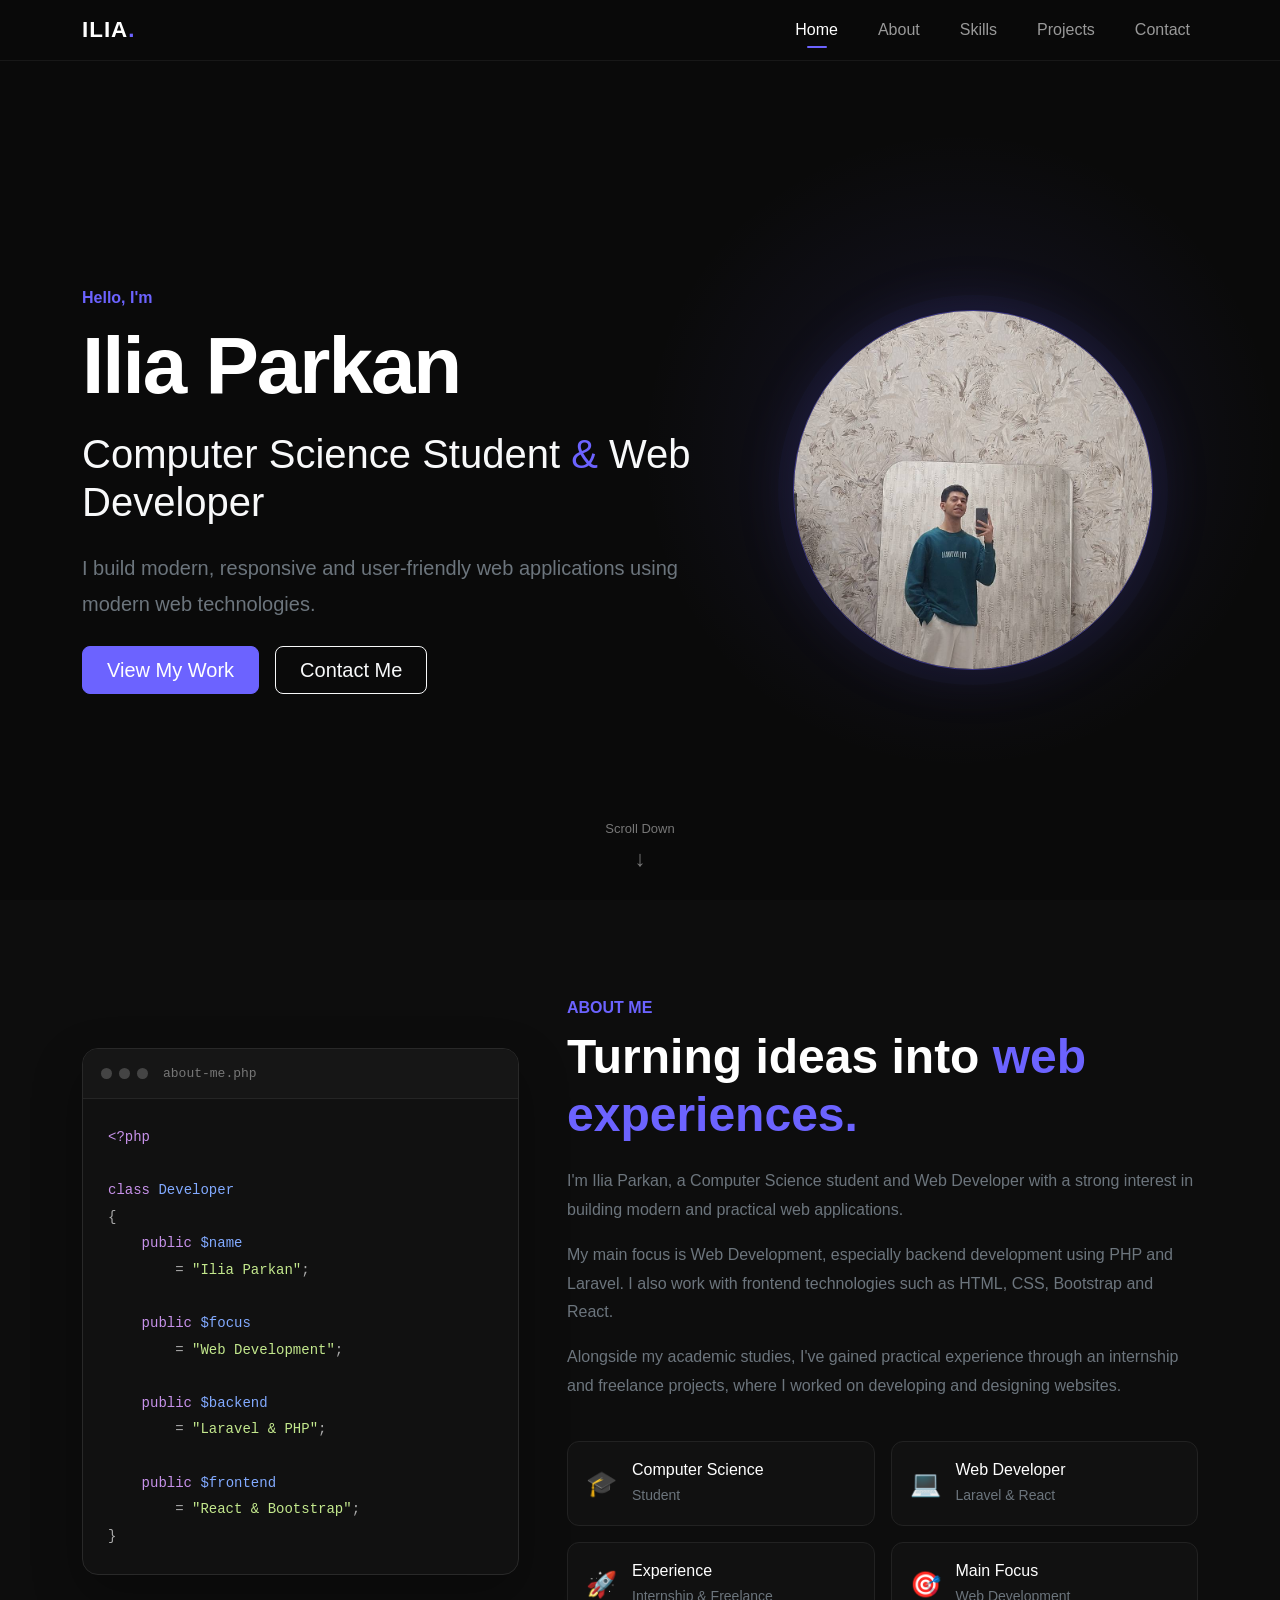
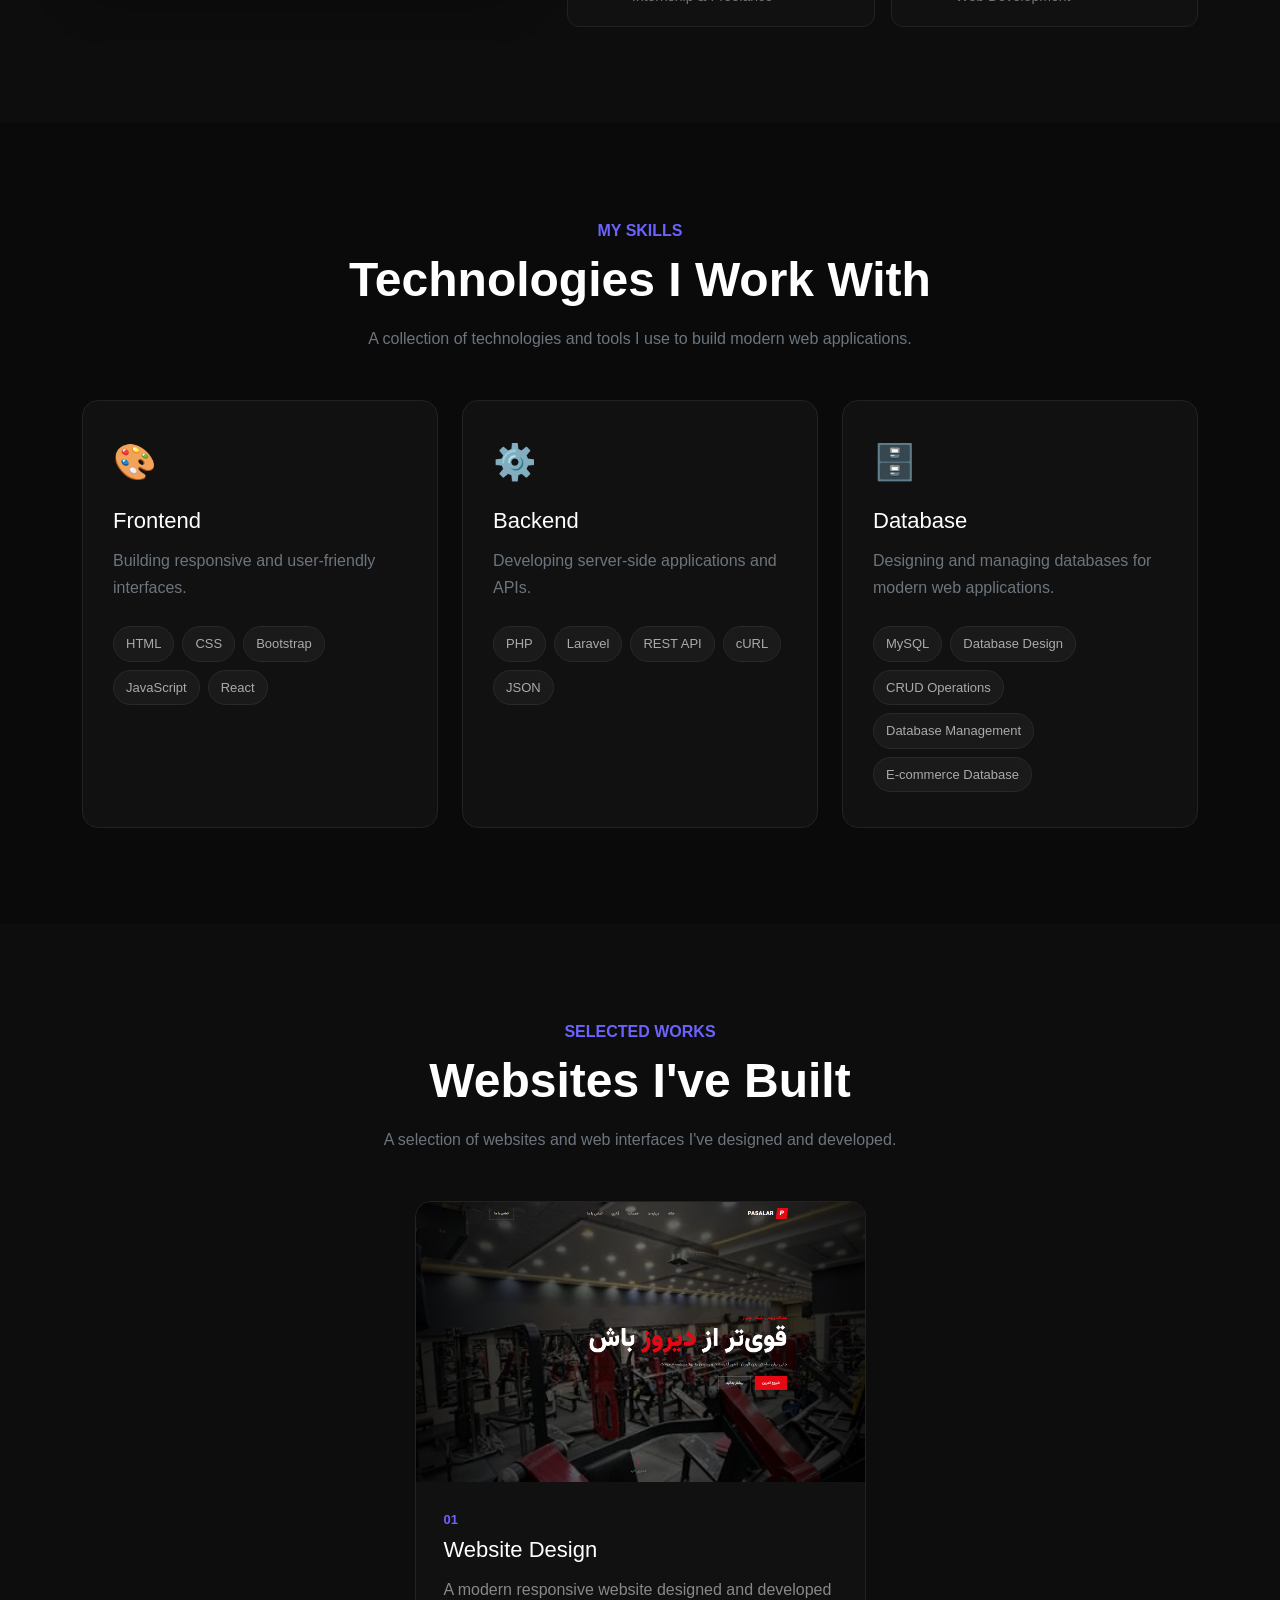
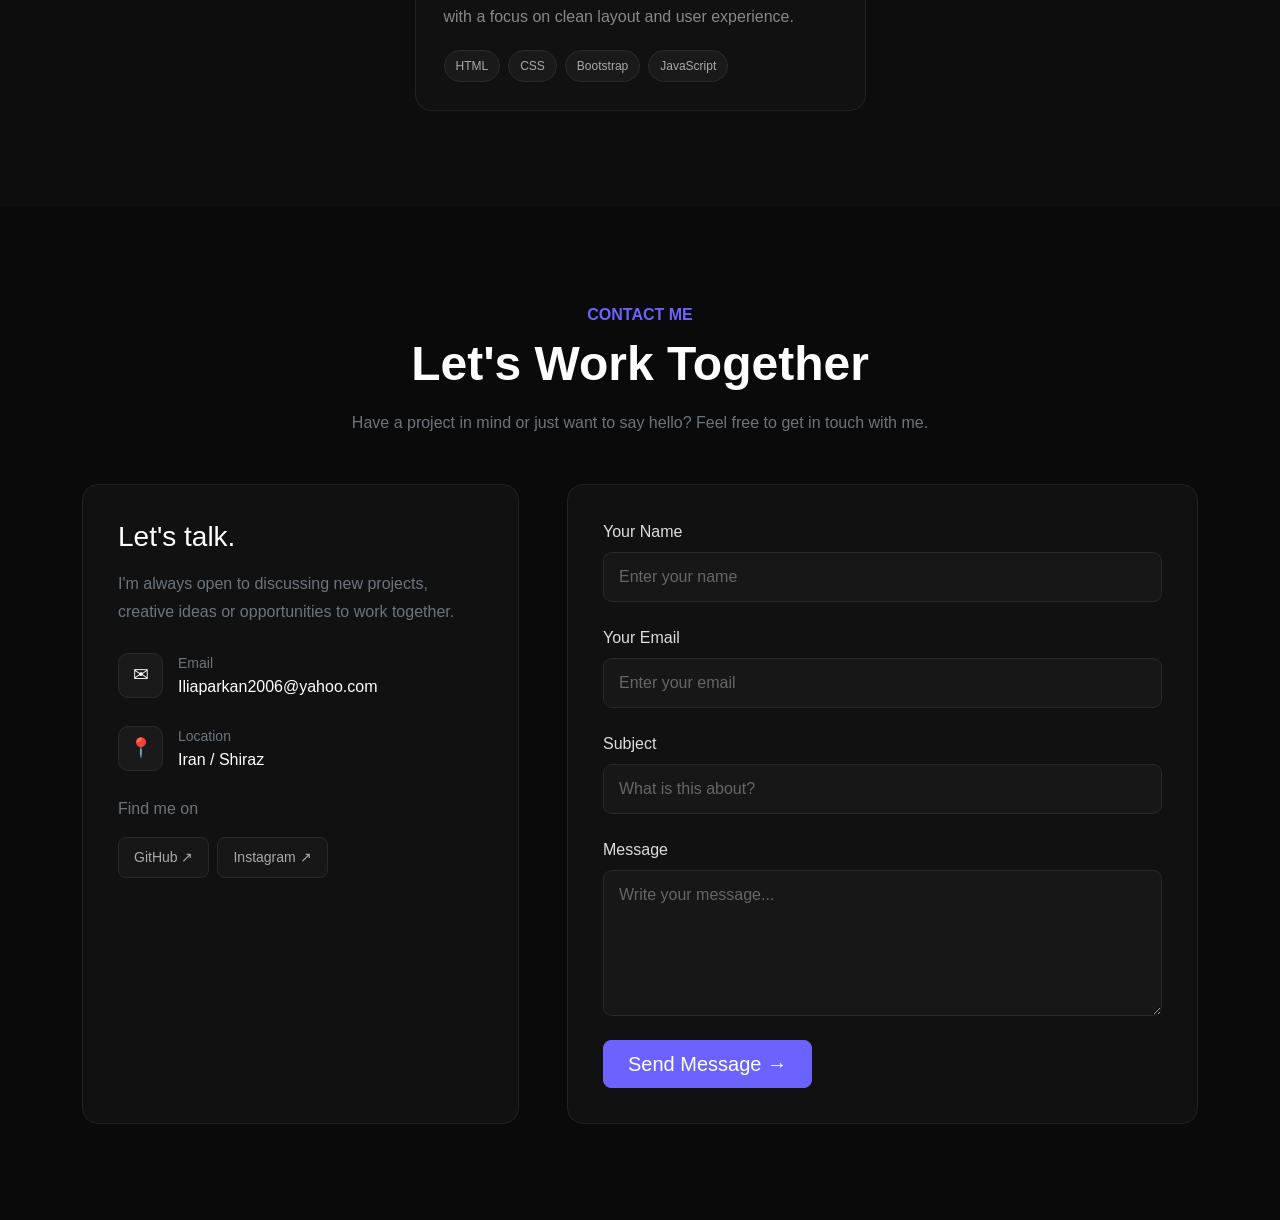
==== index.html @ 1c4b32c0 "Add files via upload" ====
<!DOCTYPE html>
<html lang="en">

<head>

    <meta charset="UTF-8">

    <meta
        name="viewport"
        content="width=device-width, initial-scale=1.0"
    >

    <meta
        name="description"
        content="Ilia Parkan | Computer Science Student and Web Developer"
    >

    <title>Ilia Parkan | Web Developer</title>


    <!-- ================= BOOTSTRAP 5 ================= -->

    <link
        href="https://cdn.jsdelivr.net/npm/bootstrap@5.3.3/dist/css/bootstrap.min.css"
        rel="stylesheet"
    >


    <!-- ================= CUSTOM CSS ================= -->

    <link
        rel="stylesheet"
        href="style.css"
    >

</head>


<body>


<!-- =====================================================
     NAVBAR
===================================================== -->

<nav
    id="mainNavbar"
    class="navbar navbar-expand-lg navbar-dark fixed-top"
>

    <div class="container">


        <!-- Logo -->

        <a
            class="navbar-brand fw-bold"
            href="#home"
        >
            ILIA<span>.</span>
        </a>


        <!-- Mobile Menu Button -->

        <button
            class="navbar-toggler"
            type="button"
            data-bs-toggle="collapse"
            data-bs-target="#navbarMenu"
            aria-controls="navbarMenu"
            aria-expanded="false"
            aria-label="Toggle navigation"
        >

            <span class="navbar-toggler-icon"></span>

        </button>


        <!-- Navbar Links -->

        <div
            class="collapse navbar-collapse"
            id="navbarMenu"
        >

            <ul class="navbar-nav ms-auto gap-lg-4">


                <!-- Home -->

                <li class="nav-item">

                    <a
                        class="nav-link"
                        href="#home"
                    >
                        Home
                    </a>

                </li>


                <!-- About -->

                <li class="nav-item">

                    <a
                        class="nav-link"
                        href="#about"
                    >
                        About
                    </a>

                </li>


                <!-- Skills -->

                <li class="nav-item">

                    <a
                        class="nav-link"
                        href="#skills"
                    >
                        Skills
                    </a>

                </li>


                <!-- Projects -->

                <li class="nav-item">

                    <a
                        class="nav-link"
                        href="#projects"
                    >
                        Projects
                    </a>

                </li>


                <!-- Contact -->

                <li class="nav-item">

                    <a
                        class="nav-link"
                        href="#contact"
                    >
                        Contact
                    </a>

                </li>

            </ul>

        </div>

    </div>

</nav>



<!-- =====================================================
     HOME / HERO
===================================================== -->

<section
    id="home"
    class="hero min-vh-100 d-flex align-items-center"
>

    <div class="container">

        <div class="row align-items-center gy-5">


            <!-- Hero Content -->

            <div class="col-lg-7">

                <p class="text-primary fw-semibold mb-2">
                    Hello, I'm
                </p>


                <h1 class="display-1 fw-bold text-white mb-3">
                    Ilia Parkan
                </h1>


                <h2 class="display-6 text-light mb-4">

                    Computer Science Student

                    <span class="text-primary">
                        &
                    </span>

                    Web Developer

                </h2>


                <p class="lead text-secondary hero-description mb-4">

                    I build modern, responsive and user-friendly
                    web applications using modern web technologies.

                </p>


                <!-- Buttons -->

                <div class="d-flex gap-3 flex-wrap">


                    <a
                        href="#projects"
                        class="btn btn-primary btn-lg px-4"
                    >
                        View My Work
                    </a>


                    <a
                        href="#contact"
                        class="btn btn-outline-light btn-lg px-4"
                    >
                        Contact Me
                    </a>

                </div>

            </div>


            <!-- Profile Image -->

            <div class="col-lg-5">

                <div class="profile-container mx-auto">

                    <div class="profile-image">

                        <img
                            src="images/profile.jpg"
                            alt="Ilia Parkan"
                            class="img-fluid"
                        >

                    </div>

                </div>

            </div>

        </div>

    </div>


    <!-- Scroll Down -->

    <a
        href="#about"
        class="scroll-indicator text-decoration-none"
    >

        <span>
            Scroll Down
        </span>

        <div>
            ↓
        </div>

    </a>

</section>



<!-- =====================================================
     ABOUT
===================================================== -->

<section
    id="about"
    class="about-section py-5"
>

    <div class="container py-5">

        <div class="row align-items-center g-5">


            <!-- Code Card -->

            <div class="col-lg-5">

                <div class="code-card">


                    <!-- Window Header -->

                    <div class="code-header">

                        <div class="window-dots">

                            <span></span>
                            <span></span>
                            <span></span>

                        </div>


                        <span class="file-name">
                            about-me.php
                        </span>

                    </div>


                    <!-- Code -->

                    <div class="code-body">

<pre><code><span class="code-purple">&lt;?php</span>

<span class="code-purple">class</span> <span class="code-blue">Developer</span>
{
    <span class="code-purple">public</span> <span class="code-blue">$name</span>
        = <span class="code-green">"Ilia Parkan"</span>;

    <span class="code-purple">public</span> <span class="code-blue">$focus</span>
        = <span class="code-green">"Web Development"</span>;

    <span class="code-purple">public</span> <span class="code-blue">$backend</span>
        = <span class="code-green">"Laravel & PHP"</span>;

    <span class="code-purple">public</span> <span class="code-blue">$frontend</span>
        = <span class="code-green">"React & Bootstrap"</span>;
}</code></pre>

                    </div>

                </div>

            </div>


            <!-- About Content -->

            <div class="col-lg-7">


                <p class="text-primary fw-semibold mb-2">
                    ABOUT ME
                </p>


                <h2 class="display-5 fw-bold text-white mb-4">

                    Turning ideas into

                    <span class="text-primary">
                        web experiences.
                    </span>

                </h2>


                <p class="text-secondary about-text">

                    I'm Ilia Parkan, a Computer Science student
                    and Web Developer with a strong interest in
                    building modern and practical web applications.

                </p>


                <p class="text-secondary about-text">

                    My main focus is Web Development, especially
                    backend development using PHP and Laravel.
                    I also work with frontend technologies such as
                    HTML, CSS, Bootstrap and React.

                </p>


                <p class="text-secondary about-text">

                    Alongside my academic studies, I've gained
                    practical experience through an internship and
                    freelance projects, where I worked on developing
                    and designing websites.

                </p>


                <!-- About Info -->

                <div class="row g-3 mt-4">


                    <!-- Education -->

                    <div class="col-sm-6">

                        <div class="about-info">

                            <span class="info-icon">
                                🎓
                            </span>

                            <div>

                                <h6 class="text-white mb-1">
                                    Computer Science
                                </h6>

                                <small class="text-secondary">
                                    Student
                                </small>

                            </div>

                        </div>

                    </div>


                    <!-- Web Developer -->

                    <div class="col-sm-6">

                        <div class="about-info">

                            <span class="info-icon">
                                💻
                            </span>

                            <div>

                                <h6 class="text-white mb-1">
                                    Web Developer
                                </h6>

                                <small class="text-secondary">
                                    Laravel & React
                                </small>

                            </div>

                        </div>

                    </div>


                    <!-- Experience -->

                    <div class="col-sm-6">

                        <div class="about-info">

                            <span class="info-icon">
                                🚀
                            </span>

                            <div>

                                <h6 class="text-white mb-1">
                                    Experience
                                </h6>

                                <small class="text-secondary">
                                    Internship & Freelance
                                </small>

                            </div>

                        </div>

                    </div>


                    <!-- Focus -->

                    <div class="col-sm-6">

                        <div class="about-info">

                            <span class="info-icon">
                                🎯
                            </span>

                            <div>

                                <h6 class="text-white mb-1">
                                    Main Focus
                                </h6>

                                <small class="text-secondary">
                                    Web Development
                                </small>

                            </div>

                        </div>

                    </div>

                </div>

            </div>

        </div>

    </div>

</section>



<!-- =====================================================
     SKILLS
===================================================== -->

<section
    id="skills"
    class="skills-section py-5"
>

    <div class="container py-5">


        <!-- Section Header -->

        <div class="text-center mb-5">

            <p class="text-primary fw-semibold mb-2">
                MY SKILLS
            </p>


            <h2 class="display-5 fw-bold text-white">
                Technologies I Work With
            </h2>


            <p class="text-secondary mt-3 skills-intro">

                A collection of technologies and tools I use
                to build modern web applications.

            </p>

        </div>


        <!-- Skills -->

        <div class="row g-4">


            <!-- Frontend -->

            <div class="col-lg-4">

                <div class="skill-card h-100">

                    <div class="skill-icon">
                        🎨
                    </div>


                    <h3 class="text-white">
                        Frontend
                    </h3>


                    <p class="text-secondary">

                        Building responsive and user-friendly
                        interfaces.

                    </p>


                    <div class="skill-list">

                        <span>HTML</span>
                        <span>CSS</span>
                        <span>Bootstrap</span>
                        <span>JavaScript</span>
                        <span>React</span>

                    </div>

                </div>

            </div>


            <!-- Backend -->

            <div class="col-lg-4">

                <div class="skill-card h-100">

                    <div class="skill-icon">
                        ⚙️
                    </div>


                    <h3 class="text-white">
                        Backend
                    </h3>


                    <p class="text-secondary">

                        Developing server-side applications
                        and APIs.

                    </p>


                    <div class="skill-list">

                        <span>PHP</span>
                        <span>Laravel</span>
                        <span>REST API</span>
                        <span>cURL</span>
                        <span>JSON</span>

                    </div>

                </div>

            </div>


            <!-- Database -->

            <div class="col-lg-4">

                <div class="skill-card h-100">

                    <div class="skill-icon">
                        🗄️
                    </div>


                    <h3 class="text-white">
                        Database
                    </h3>


                    <p class="text-secondary">

                        Designing and managing databases for
                        modern web applications.

                    </p>


                    <div class="skill-list">

                        <span>MySQL</span>
                        <span>Database Design</span>
                        <span>CRUD Operations</span>
                        <span>Database Management</span>
                        <span>E-commerce Database</span>

                    </div>

                </div>

            </div>

        </div>

    </div>

</section>



<!-- =====================================================
     PROJECTS
===================================================== -->

<section
    id="projects"
    class="projects-section py-5"
>

    <div class="container py-5">


        <!-- Section Header -->

        <div class="text-center mb-5">

            <p class="text-primary fw-semibold mb-2">
                SELECTED WORKS
            </p>


            <h2 class="display-5 fw-bold text-white">
                Websites I've Built
            </h2>


            <p class="text-secondary mt-3 projects-intro">

                A selection of websites and web interfaces
                I've designed and developed.

            </p>

        </div>


        <!-- Projects -->

        <div class="row g-4 justify-content-center">


            <!-- Project 1 -->

            <div class="col-lg-5 col-md-6">

                <div class="project-card h-100">


                    <div class="project-image">

                        <img
                            src="images/projects/picture1.png"
                            alt="Website Project 1"
                            loading="lazy"
                        >


                        <div class="project-overlay">

                            <a
                                href="project-1.html"
                                class="project-link"
                            >
                                View Preview →
                            </a>

                        </div>

                    </div>


                    <div class="project-content">


                        <span class="project-number">
                            01
                        </span>


                        <h3>
                            Website Design
                        </h3>


                        <p>

                            A modern responsive website designed
                            and developed with a focus on clean
                            layout and user experience.

                        </p>


                        <div class="project-tech">

                            <span>HTML</span>
                            <span>CSS</span>
                            <span>Bootstrap</span>
                            <span>JavaScript</span>

                        </div>

                    </div>

                </div>

            </div>

        </div>

    </div>

</section>



<!-- =====================================================
     CONTACT
===================================================== -->

<section
    id="contact"
    class="contact-section py-5"
>

    <div class="container py-5">


        <!-- Section Header -->

        <div class="text-center mb-5">

            <p class="text-primary fw-semibold mb-2">
                CONTACT ME
            </p>


            <h2 class="display-5 fw-bold text-white">
                Let's Work Together
            </h2>


            <p class="text-secondary mt-3 contact-intro">

                Have a project in mind or just want to say hello?
                Feel free to get in touch with me.

            </p>

        </div>


        <!-- Contact Content -->

        <div class="row g-5 align-items-stretch">


            <!-- Contact Information -->

            <div class="col-lg-5">

                <div class="contact-info h-100">


                    <h3 class="text-white mb-3">
                        Let's talk.
                    </h3>


                    <p class="text-secondary contact-text mb-4">

                        I'm always open to discussing new projects,
                        creative ideas or opportunities to work together.

                    </p>


                    <!-- Email -->

                    <div class="contact-item">

                        <div class="contact-icon">
                            ✉
                        </div>


                        <div>

                            <small class="text-secondary">
                                Email
                            </small>


                            <a
                                href="mailto:Iliaparkan2006@yahoo.com"
                                class="d-block"
                            >
                                Iliaparkan2006@yahoo.com
                            </a>

                        </div>

                    </div>


                    <!-- Location -->

                    <div class="contact-item">

                        <div class="contact-icon">
                            📍
                        </div>


                        <div>

                            <small class="text-secondary">
                                Location
                            </small>


                            <p class="text-white mb-0">
                                Iran / Shiraz
                            </p>

                        </div>

                    </div>


                    <!-- Social Links -->

                    <div class="contact-social mt-4">

                        <p class="text-secondary mb-3">
                            Find me on
                        </p>


                        <div class="d-flex gap-2">


                            <!-- GitHub -->

                            <a
                                href="YOUR_GITHUB_LINK"
                                class="social-link"
                                target="_blank"
                                rel="noopener noreferrer"
                            >
                                GitHub ↗
                            </a>


                            <!-- Instagram -->

                            <a
                                href="YOUR_INSTAGRAM_LINK"
                                class="social-link"
                                target="_blank"
                                rel="noopener noreferrer"
                            >
                                Instagram ↗
                            </a>

                        </div>

                    </div>

                </div>

            </div>


            <!-- Contact Form -->

            <div class="col-lg-7">

                <div class="contact-form h-100">

                    <form>


                        <!-- Name -->

                        <div class="mb-4">

                            <label
                                for="name"
                                class="form-label"
                            >
                                Your Name
                            </label>


                            <input
                                type="text"
                                id="name"
                                class="form-control"
                                placeholder="Enter your name"
                                required
                            >

                        </div>


                        <!-- Email -->

                        <div class="mb-4">

                            <label
                                for="email"
                                class="form-label"
                            >
                                Your Email
                            </label>


                            <input
                                type="email"
                                id="email"
                                class="form-control"
                                placeholder="Enter your email"
                                required
                            >

                        </div>


                        <!-- Subject -->

                        <div class="mb-4">

                            <label
                                for="subject"
                                class="form-label"
                            >
                                Subject
                            </label>


                            <input
                                type="text"
                                id="subject"
                                class="form-control"
                                placeholder="What is this about?"
                            >

                        </div>


                        <!-- Message -->

                        <div class="mb-4">

                            <label
                                for="message"
                                class="form-label"
                            >
                                Message
                            </label>


                            <textarea
                                id="message"
                                class="form-control"
                                rows="5"
                                placeholder="Write your message..."
                                required
                            ></textarea>

                        </div>


                        <!-- Submit -->

                        <button
                            type="submit"
                            class="btn btn-primary btn-lg px-4"
                        >
                            Send Message →
                        </button>

                    </form>

                </div>

            </div>

        </div>

    </div>

</section>



<!-- =====================================================
     BOOTSTRAP JS
===================================================== -->

<script
    src="https://cdn.jsdelivr.net/npm/bootstrap@5.3.3/dist/js/bootstrap.bundle.min.js">
</script>



<!-- =====================================================
     NAVBAR ACTIVE SECTION
===================================================== -->

<script>

    const sections =
        document.querySelectorAll("section[id]");

    const navLinks =
        document.querySelectorAll("#mainNavbar .nav-link");


    function updateActiveNav() {

        let currentSection = "";


        sections.forEach(section => {

            const sectionTop =
                section.offsetTop - 150;

            const sectionHeight =
                section.offsetHeight;


            if (
                window.scrollY >= sectionTop &&
                window.scrollY < sectionTop + sectionHeight
            ) {

                currentSection =
                    section.getAttribute("id");

            }

        });


        navLinks.forEach(link => {

            link.classList.remove("active");


            if (
                link.getAttribute("href") ===
                "#" + currentSection
            ) {

                link.classList.add("active");

            }

        });

    }


    window.addEventListener(
        "scroll",
        updateActiveNav
    );


    window.addEventListener(
        "load",
        updateActiveNav
    );


</script>


</body>

</html>
---- style.css ----
/* =====================================================
   GLOBAL
===================================================== */

html {
    scroll-behavior: smooth;
    scroll-padding-top: 80px;
}

body {
    background-color: #0a0a0a;
    color: #ffffff;
    font-family: Arial, Helvetica, sans-serif;
    overflow-x: hidden;
}

section {
    position: relative;
}

.text-primary {
    color: #6c63ff !important;
}


/* =====================================================
   NAVBAR
===================================================== */

.navbar {
    background: rgba(10, 10, 10, 0.85);
    backdrop-filter: blur(12px);
    -webkit-backdrop-filter: blur(12px);

    border-bottom: 1px solid rgba(255, 255, 255, 0.06);

    transition: all 0.3s ease;
}

.navbar-brand {
    font-size: 1.4rem;
    letter-spacing: 1px;
    color: #ffffff !important;
}

.navbar-brand span {
    color: #6c63ff;
}

.nav-link {
    color: #999999 !important;
    font-weight: 500;
    transition: all 0.3s ease;
    position: relative;
}

.nav-link:hover,
.nav-link.active {
    color: #ffffff !important;
}

.nav-link.active::after {
    content: "";

    position: absolute;

    left: 0;
    right: 0;
    bottom: 2px;

    width: 20px;
    height: 2px;

    margin: auto;

    background-color: #6c63ff;

    border-radius: 10px;
}

.navbar-toggler {
    border-color: rgba(255, 255, 255, 0.2);
}

.navbar-toggler:focus {
    box-shadow: none;
}


/* =====================================================
   HERO / HOME
===================================================== */

.hero {
    min-height: 100vh;

    background:
        radial-gradient(
            circle at 75% 50%,
            rgba(108, 99, 255, 0.12),
            transparent 30%
        ),
        #0a0a0a;

    padding-top: 80px;
}

.hero h1 {
    letter-spacing: -2px;
}

.hero h2 {
    font-weight: 500;
}

.hero-description {
    max-width: 650px;
    line-height: 1.8;
}

.btn-primary {
    background-color: #6c63ff;
    border-color: #6c63ff;

    transition: all 0.3s ease;
}

.btn-primary:hover {
    background-color: #574fe0;
    border-color: #574fe0;

    transform: translateY(-2px);

    box-shadow: 0 10px 25px rgba(108, 99, 255, 0.25);
}

.btn-outline-light {
    transition: all 0.3s ease;
}

.btn-outline-light:hover {
    color: #0a0a0a;
    transform: translateY(-2px);
}


/* =====================================================
   PROFILE IMAGE
===================================================== */

.profile-container {
    width: 360px;
    max-width: 100%;

    position: relative;
}

.profile-image {
    position: relative;

    border-radius: 50%;

    overflow: hidden;

    aspect-ratio: 1 / 1;

    border: 1px solid rgba(108, 99, 255, 0.5);

    box-shadow:
        0 0 0 15px rgba(108, 99, 255, 0.03),
        0 0 60px rgba(108, 99, 255, 0.15);

    transition: all 0.4s ease;
}

.profile-image:hover {
    transform: translateY(-5px);

    box-shadow:
        0 0 0 15px rgba(108, 99, 255, 0.05),
        0 0 80px rgba(108, 99, 255, 0.25);
}

.profile-image img {
    width: 100%;
    height: 100%;

    object-fit: cover;

    display: block;
}


/* =====================================================
   SCROLL INDICATOR
===================================================== */

.scroll-indicator {
    position: absolute;

    bottom: 25px;
    left: 50%;

    transform: translateX(-50%);

    color: #777777;

    text-align: center;

    font-size: 13px;

    transition: all 0.3s ease;

    animation: scrollBounce 2s infinite;
}

.scroll-indicator:hover {
    color: #ffffff;
}

.scroll-indicator div {
    font-size: 22px;
    margin-top: 4px;
}

@keyframes scrollBounce {

    0%,
    100% {
        transform: translate(-50%, 0);
    }

    50% {
        transform: translate(-50%, 8px);
    }
}


/* =====================================================
   ABOUT
===================================================== */

.about-section {
    background-color: #0d0d0d;
}

.about-text {
    max-width: 700px;

    line-height: 1.8;

    font-size: 16px;
}


/* =====================================================
   CODE CARD
===================================================== */

.code-card {
    width: 100%;
    max-width: 480px;

    margin: auto;

    background-color: #111111;

    border: 1px solid #292929;

    border-radius: 16px;

    overflow: hidden;

    box-shadow: 0 20px 50px rgba(0, 0, 0, 0.3);

    transition: all 0.3s ease;
}

.code-card:hover {
    border-color: #6c63ff;

    transform: translateY(-5px);

    box-shadow: 0 25px 60px rgba(0, 0, 0, 0.4);
}


/* Code Header */

.code-header {
    height: 50px;

    display: flex;

    align-items: center;

    gap: 15px;

    padding: 0 18px;

    background-color: #161616;

    border-bottom: 1px solid #252525;
}

.window-dots {
    display: flex;

    gap: 7px;
}

.window-dots span {
    width: 11px;
    height: 11px;

    border-radius: 50%;

    background-color: #444444;
}

.file-name {
    color: #777777;

    font-size: 13px;

    font-family: monospace;
}


/* Code Body */

.code-body {
    padding: 25px;

    overflow-x: auto;
}

.code-body pre {
    margin: 0;

    color: #aaaaaa;

    font-family: "Courier New", monospace;

    font-size: 14px;

    line-height: 1.9;
}

.code-body code {
    font-family: inherit;
}

.code-purple {
    color: #c792ea;
}

.code-blue {
    color: #82aaff;
}

.code-green {
    color: #c3e88d;
}


/* =====================================================
   ABOUT INFO CARDS
===================================================== */

.about-info {
    display: flex;

    align-items: center;

    gap: 15px;

    padding: 18px;

    background-color: #111111;

    border: 1px solid #222222;

    border-radius: 12px;

    transition: all 0.3s ease;
}

.about-info:hover {
    border-color: #6c63ff;

    transform: translateY(-3px);

    background-color: #141414;
}

.info-icon {
    font-size: 25px;
}


/* =====================================================
   SKILLS
===================================================== */

.skills-section {
    background-color: #0a0a0a;
}

.skills-intro {
    max-width: 600px;

    margin-left: auto;
    margin-right: auto;

    line-height: 1.7;
}


/* Skill Card */

.skill-card {
    padding: 35px 30px;

    background-color: #111111;

    border: 1px solid #222222;

    border-radius: 16px;

    transition: all 0.3s ease;
}

.skill-card:hover {
    transform: translateY(-7px);

    border-color: #6c63ff;

    box-shadow:
        0 20px 45px rgba(0, 0, 0, 0.25);
}

.skill-icon {
    font-size: 35px;

    margin-bottom: 20px;
}

.skill-card h3 {
    font-size: 22px;

    margin-bottom: 12px;
}

.skill-card p {
    line-height: 1.7;

    margin-bottom: 25px;
}


/* Skill Tags */

.skill-list {
    display: flex;

    flex-wrap: wrap;

    gap: 8px;
}

.skill-list span {
    display: inline-block;

    padding: 7px 12px;

    border-radius: 20px;

    background-color: #1a1a1a;

    border: 1px solid #292929;

    color: #aaaaaa;

    font-size: 13px;

    transition: all 0.3s ease;
}

.skill-list span:hover {
    color: #ffffff;

    border-color: #6c63ff;

    background-color: rgba(108, 99, 255, 0.08);
}


/* =====================================================
   PROJECTS
===================================================== */

.projects-section {
    background-color: #0d0d0d;
}

.projects-intro {
    max-width: 650px;

    margin-left: auto;
    margin-right: auto;

    line-height: 1.7;
}


/* Project Card */

.project-card {
    background-color: #111111;

    border: 1px solid #222222;

    border-radius: 16px;

    overflow: hidden;

    transition: all 0.3s ease;
}

.project-card:hover {
    transform: translateY(-7px);

    border-color: #6c63ff;

    box-shadow:
        0 20px 45px rgba(0, 0, 0, 0.3);
}


/* Project Image */

.project-image {
    position: relative;

    height: 280px;

    overflow: hidden;

    background-color: #171717;
}

.project-image img {
    width: 100%;
    height: 100%;

    object-fit: cover;

    display: block;

    transition: transform 0.5s ease;
}

.project-card:hover .project-image img {
    transform: scale(1.05);
}


/* Project Overlay */

.project-overlay {
    position: absolute;

    inset: 0;

    display: flex;

    align-items: center;
    justify-content: center;

    background: rgba(0, 0, 0, 0.65);

    opacity: 0;

    transition: all 0.3s ease;
}

.project-card:hover .project-overlay {
    opacity: 1;
}

.project-link {
    color: #ffffff;

    text-decoration: none;

    padding: 11px 18px;

    border: 1px solid rgba(255, 255, 255, 0.4);

    border-radius: 8px;

    transition: all 0.3s ease;
}

.project-link:hover {
    background-color: #6c63ff;

    border-color: #6c63ff;

    color: #ffffff;
}


/* Project Content */

.project-content {
    padding: 28px;
}

.project-number {
    display: block;

    color: #6c63ff;

    font-size: 13px;

    font-weight: 600;

    margin-bottom: 8px;
}

.project-content h3 {
    color: #ffffff;

    font-size: 22px;

    margin-bottom: 12px;
}

.project-content p {
    color: #888888;

    line-height: 1.7;

    margin-bottom: 20px;
}


/* Project Technologies */

.project-tech {
    display: flex;

    flex-wrap: wrap;

    gap: 8px;
}

.project-tech span {
    padding: 6px 11px;

    background-color: #1a1a1a;

    border: 1px solid #292929;

    border-radius: 20px;

    color: #aaaaaa;

    font-size: 12px;
}


/* =====================================================
   CONTACT
===================================================== */

.contact-section {
    background-color: #0a0a0a;
}

.contact-intro {
    max-width: 650px;

    margin-left: auto;
    margin-right: auto;

    line-height: 1.7;
}


/* Contact Info */

.contact-info {
    padding: 35px;

    background-color: #111111;

    border: 1px solid #222222;

    border-radius: 16px;
}

.contact-text {
    line-height: 1.8;
}


/* Contact Items */

.contact-item {
    display: flex;

    align-items: center;

    gap: 15px;

    margin-bottom: 25px;
}

.contact-icon {
    width: 45px;
    height: 45px;

    display: flex;

    align-items: center;
    justify-content: center;

    flex-shrink: 0;

    background-color: #1a1a1a;

    border: 1px solid #292929;

    border-radius: 10px;

    font-size: 19px;
}

.contact-item a {
    color: #ffffff;

    text-decoration: none;

    transition: color 0.3s ease;
}

.contact-item a:hover {
    color: #6c63ff;
}


/* Social Links */

.contact-social {
    margin-top: 30px;
}

.social-link {
    display: inline-block;

    padding: 9px 15px;

    color: #aaaaaa;

    text-decoration: none;

    background-color: #171717;

    border: 1px solid #292929;

    border-radius: 8px;

    font-size: 14px;

    transition: all 0.3s ease;
}

.social-link:hover {
    color: #ffffff;

    border-color: #6c63ff;

    background-color: rgba(108, 99, 255, 0.08);

    transform: translateY(-2px);
}


/* =====================================================
   CONTACT FORM
===================================================== */

.contact-form {
    padding: 35px;

    background-color: #111111;

    border: 1px solid #222222;

    border-radius: 16px;
}

.form-label {
    color: #dddddd;

    font-weight: 500;

    margin-bottom: 8px;
}

.form-control {
    color: #ffffff;

    background-color: #171717;

    border: 1px solid #292929;

    border-radius: 9px;

    padding: 12px 15px;

    transition: all 0.3s ease;
}

.form-control::placeholder {
    color: #666666;
}

.form-control:focus {
    color: #ffffff;

    background-color: #171717;

    border-color: #6c63ff;

    box-shadow:
        0 0 0 3px rgba(108, 99, 255, 0.12);
}


/* =====================================================
   RESPONSIVE
===================================================== */

@media (max-width: 991px) {

    .hero {
        text-align: center;

        padding-top: 120px;
        padding-bottom: 100px;
    }

    .hero-description {
        margin-left: auto;
        margin-right: auto;
    }

    .hero .d-flex {
        justify-content: center;
    }

    .profile-container {
        width: 300px;
    }

    .code-card {
        max-width: 550px;
    }

    .navbar-nav {
        padding: 15px 0;
    }

    .nav-link.active::after {
        display: none;
    }

}


@media (max-width: 767px) {

    .display-1 {
        font-size: 3.5rem;
    }

    .display-5 {
        font-size: 2.4rem;
    }

    .display-6 {
        font-size: 1.6rem;
    }

    .profile-container {
        width: 270px;
    }

    .project-image {
        height: 240px;
    }

}


@media (max-width: 575px) {

    .hero {
        padding-left: 15px;
        padding-right: 15px;
    }

    .display-1 {
        font-size: 2.8rem;
    }

    .display-5 {
        font-size: 2.1rem;
    }

    .hero h2 {
        font-size: 1.35rem;
    }

    .profile-container {
        width: 230px;
    }

    .code-body {
        padding: 18px;
    }

    .code-body pre {
        font-size: 11px;
    }

    .skill-card {
        padding: 28px 22px;
    }

    .contact-info,
    .contact-form {
        padding: 25px 20px;
    }

    .project-content {
        padding: 22px;
    }

    .project-image {
        height: 210px;
    }

}
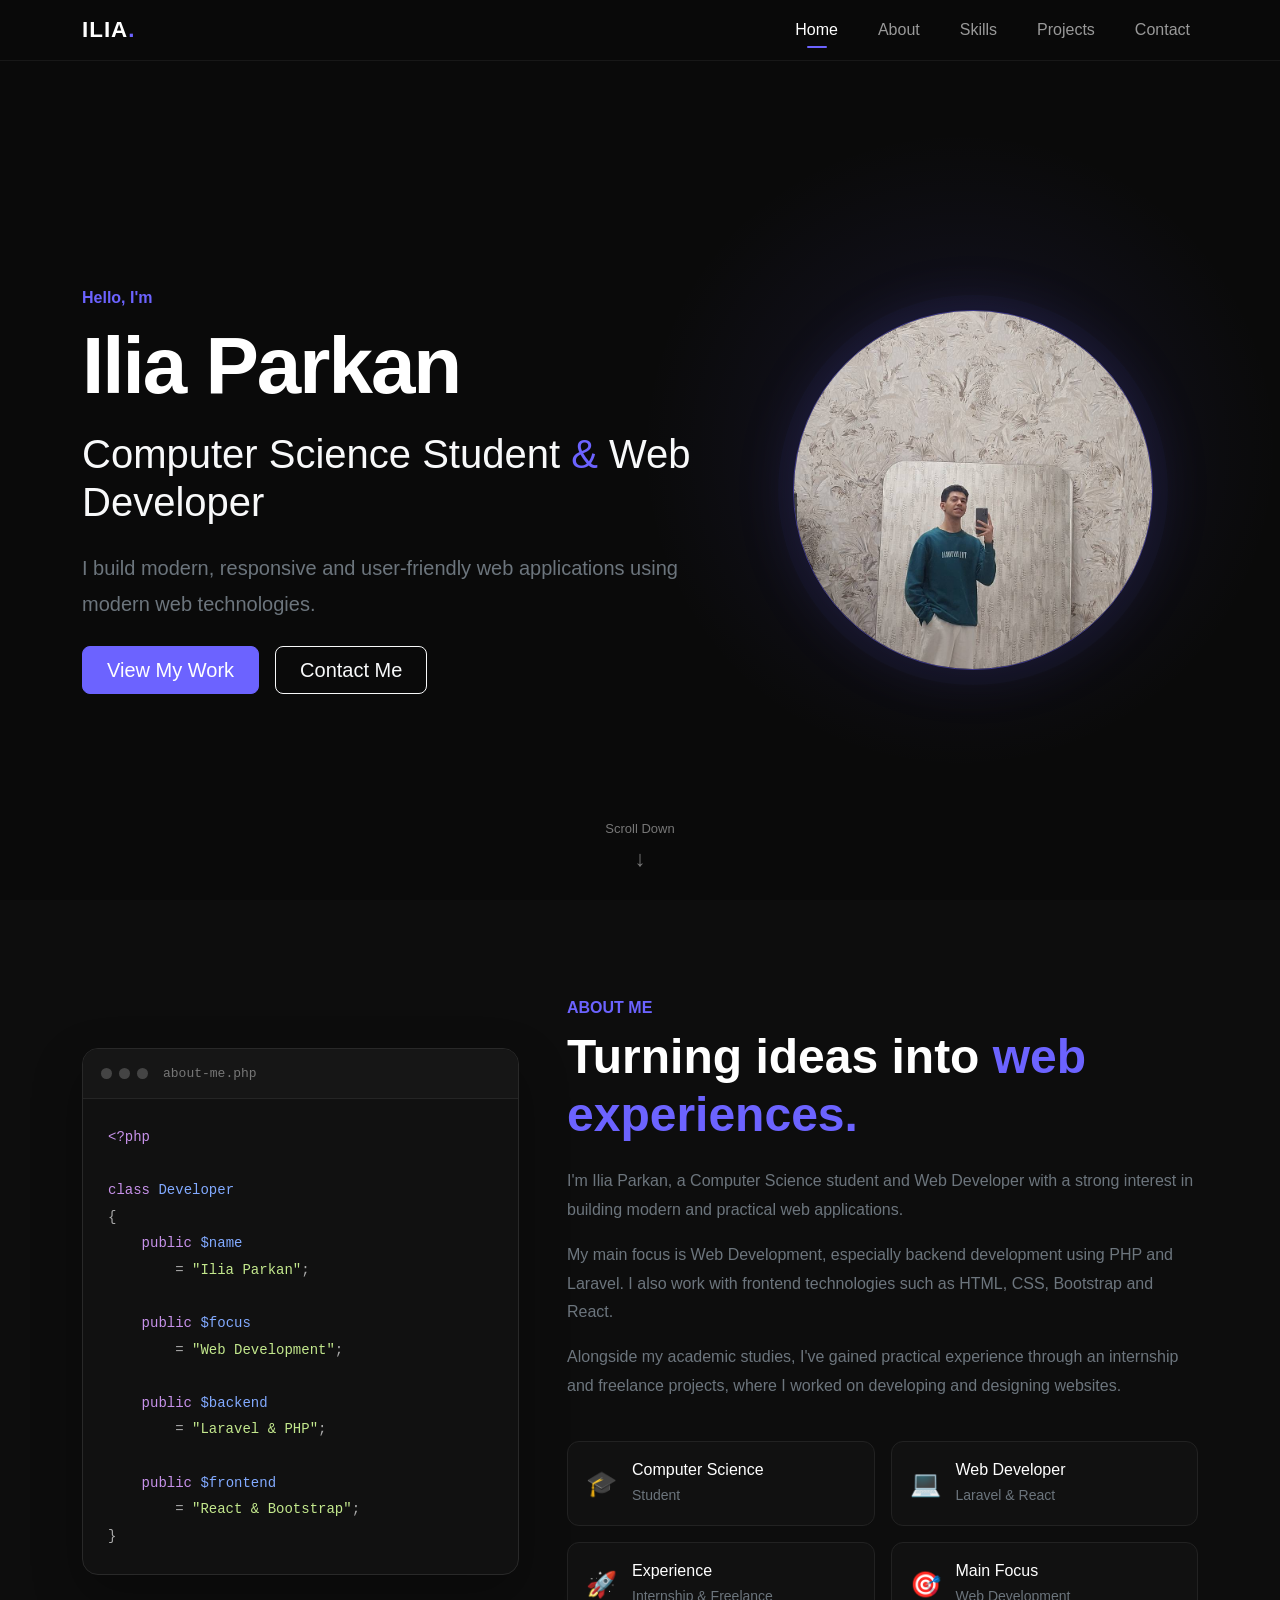
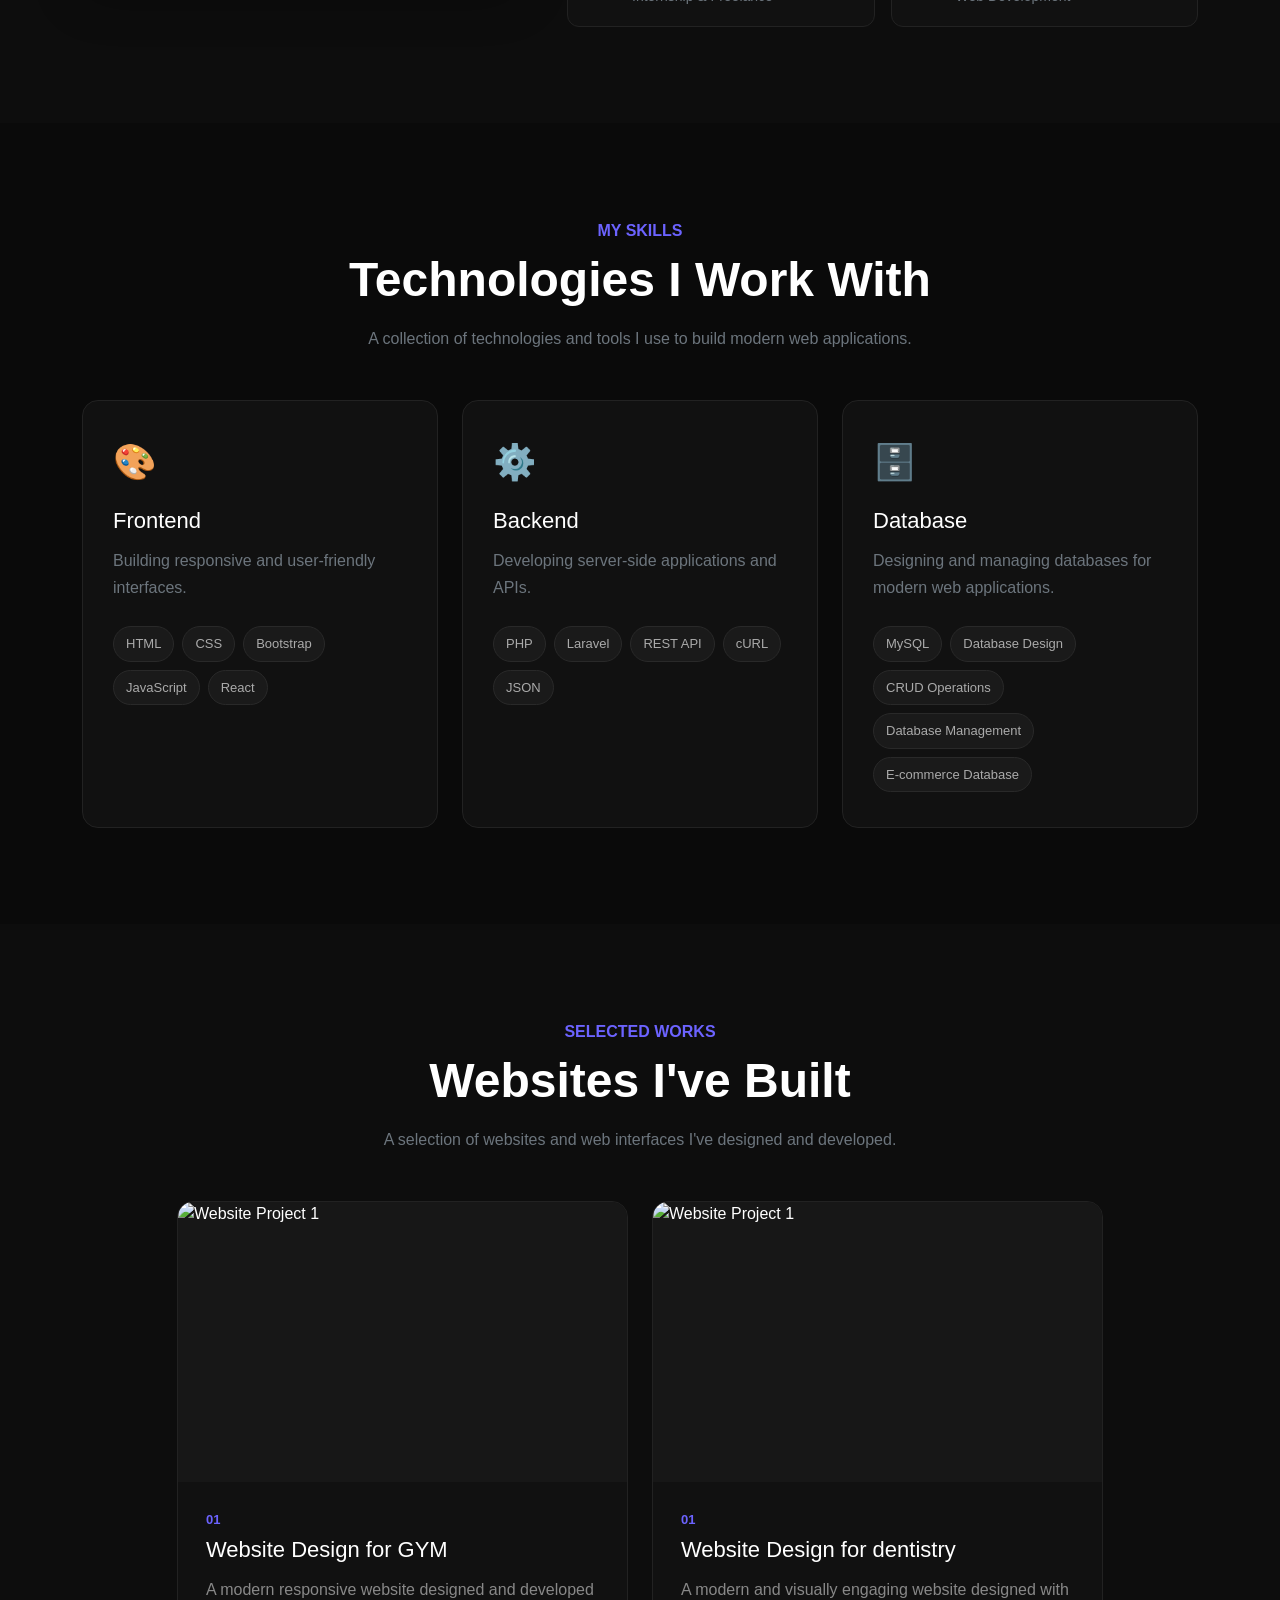
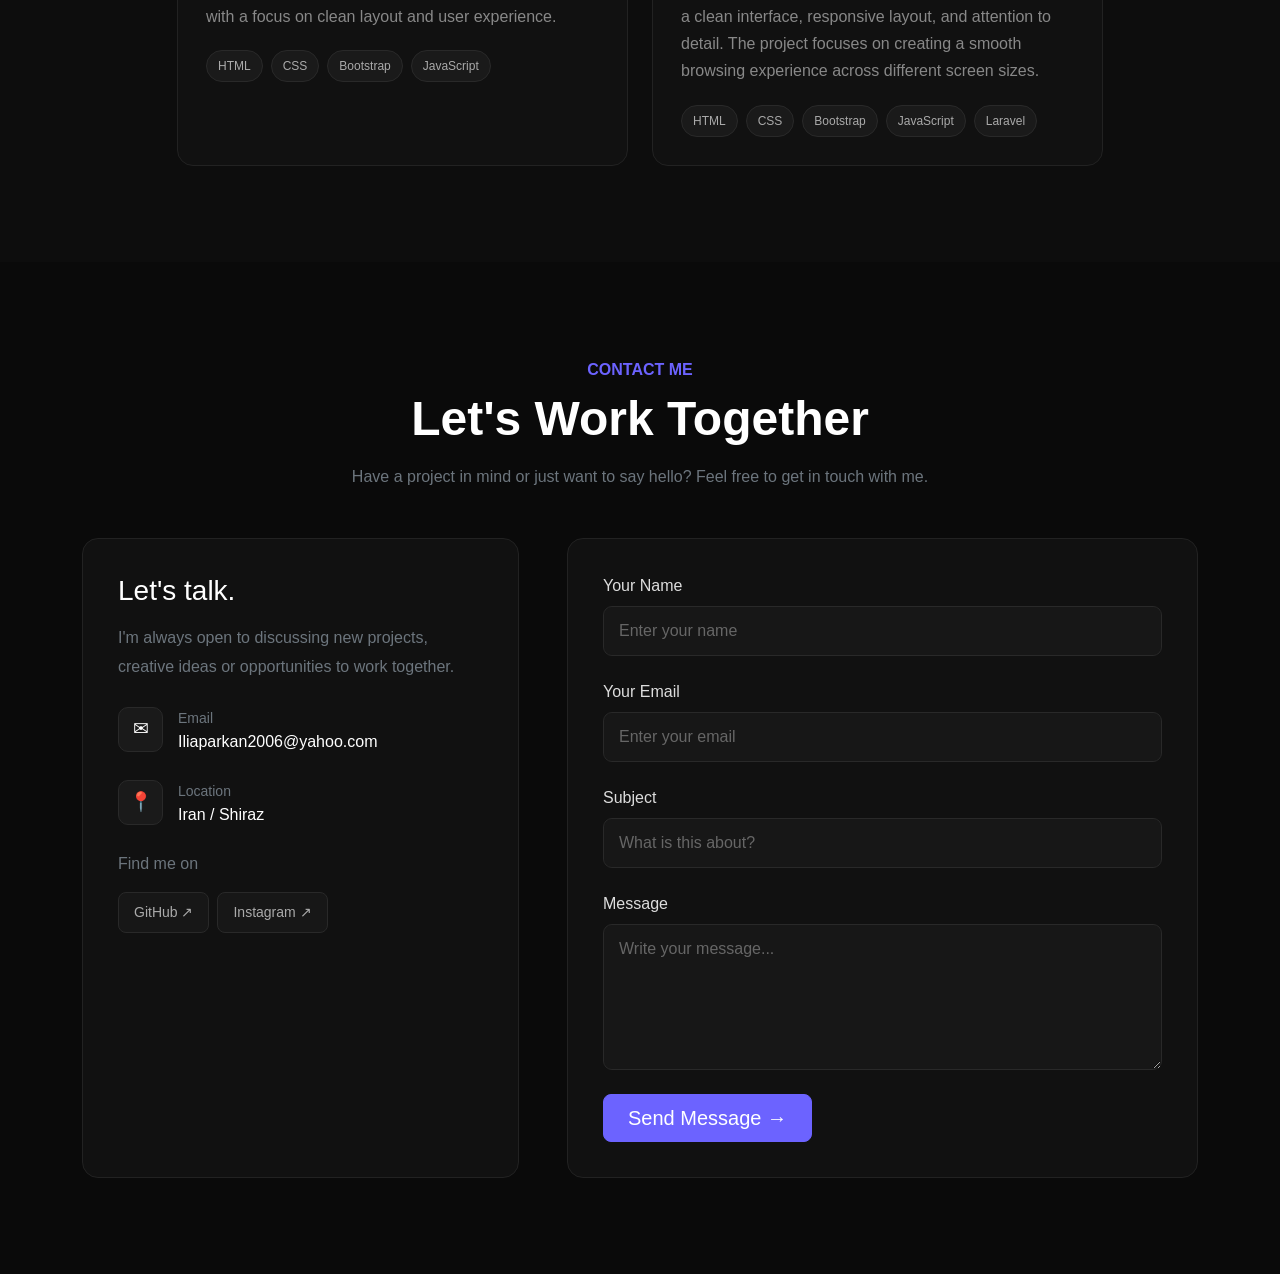
==== commit dcb7f137: "Add files via upload" ====
--- a/index.html
+++ b/index.html
@@ -746,7 +746,7 @@
                     <div class="project-image">
 
                         <img
-                            src="images/projects/picture1.png"
+                            src="images/projects-1/picture1.png"
                             alt="Website Project 1"
                             loading="lazy"
                         >
@@ -775,7 +775,7 @@
 
 
                         <h3>
-                            Website Design
+                            Website Design for GYM
                         </h3>
 
 
@@ -794,6 +794,72 @@
                             <span>CSS</span>
                             <span>Bootstrap</span>
                             <span>JavaScript</span>
+
+                        </div>
+
+                    </div>
+
+                </div>
+
+            </div>
+
+            <!-- Project 2 -->
+
+            <div class="col-lg-5 col-md-6">
+
+                <div class="project-card h-100">
+
+
+                    <div class="project-image">
+
+                        <img
+                            src="images/projects-2/clinic-1.png"
+                            alt="Website Project 1"
+                            loading="lazy"
+                        >
+
+
+                        <div class="project-overlay">
+
+                            <a
+                                href="project-2.html"
+                                class="project-link"
+                            >
+                                View Preview →
+                            </a>
+
+                        </div>
+
+                    </div>
+
+
+                    <div class="project-content">
+
+
+                        <span class="project-number">
+                            01
+                        </span>
+
+
+                        <h3>
+                            Website Design for dentistry
+                        </h3>
+
+
+                        <p>
+
+                            A modern and visually engaging website designed with a clean interface, responsive layout, and attention to detail. The project focuses on creating a smooth browsing experience across different screen sizes.
+
+                        </p>
+
+
+                        <div class="project-tech">
+
+                            <span>HTML</span>
+                            <span>CSS</span>
+                            <span>Bootstrap</span>
+                            <span>JavaScript</span>
+                            <span>Laravel</span>
 
                         </div>
 
